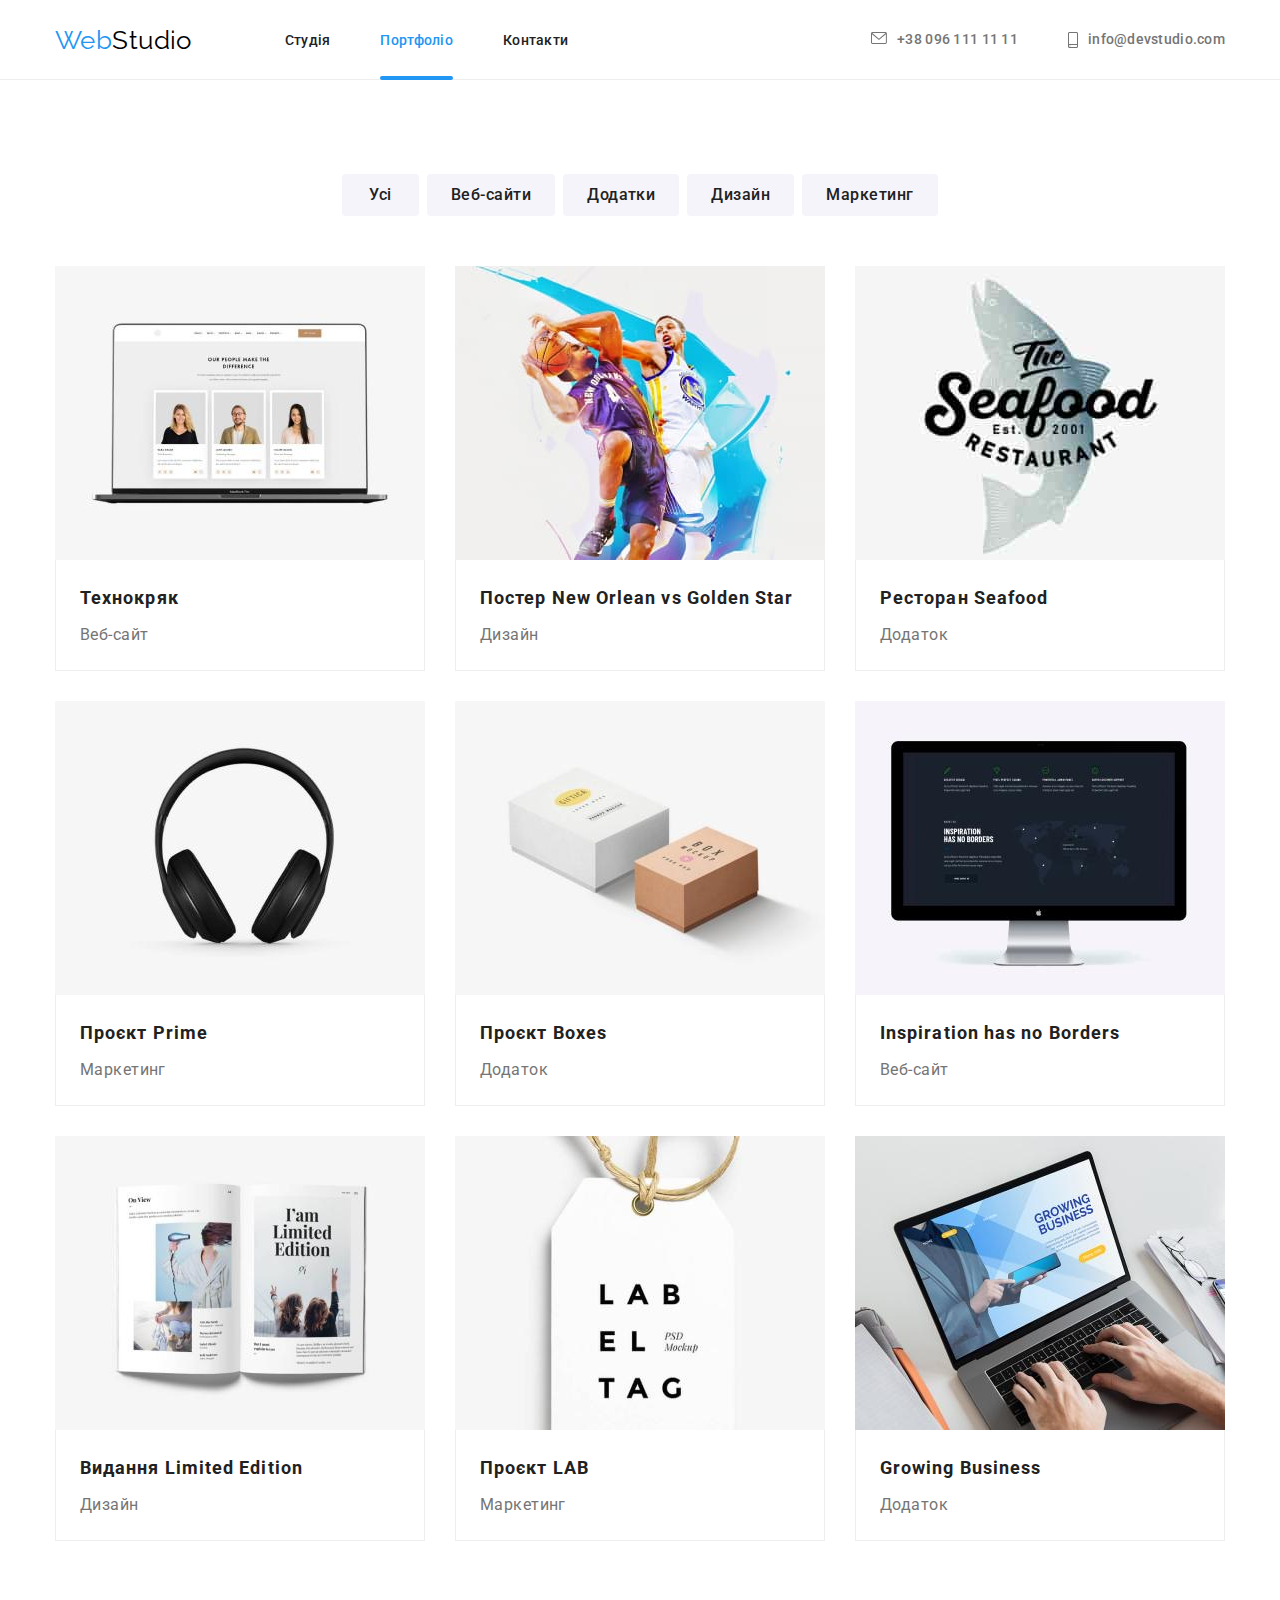
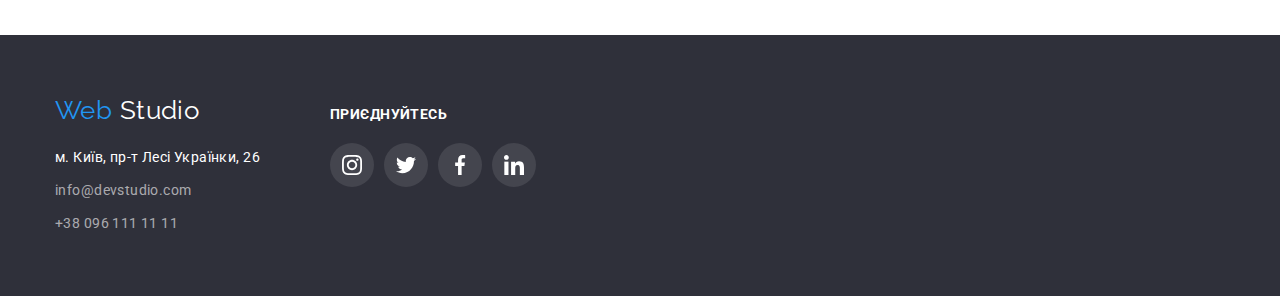
==== portfolio.html @ 07556364 "HW-5finaly-edition" ====
<!DOCTYPE html>
<html lang="uk">

<head>

    <meta charset="UTF-8" />
    <meta http-equiv="X-UA-Compatible" content="IE=edge" />
    <meta name="viewport" content="width=device-width, initial-scale=1.0" />
    <title>Document</title>
    <link rel="preconnect" href="https://fonts.googleapis.com">
    <link rel="preconnect" href="https://fonts.gstatic.com" crossorigin>
    <link
        href="https://fonts.googleapis.com/css2?family=Raleway:wght@700&family=Roboto:wght@400;500;700;900&display=swap"
        rel="stylesheet">
    <link rel="stylesheet"
        href="https://cdnjs.cloudflare.com/ajax/libs/modern-normalize/1.1.0/modern-normalize.min.css" />


    <link rel="stylesheet" href="./css/styles.css">
</head>

<body>
    <header class="header">
        <div class="conteiner main-nav">

            <nav class=" main-nav">
                <a href="/" class="logo">
                    <spam class="half-logo">Web</spam>Studio
                </a>
                <ul class="site-nav ">
                    <li class="item"><a href="./index.html" class="link ">Студія</a></li>
                    <li class="item"><a href="./portfolio.html" class="link current">Портфоліо</a></li>
                    <li class="item"><a href="" class="link">Контакти</a></li>
                </ul>
            </nav>

            <ul class="commun ">
                <li class="item">
                    <a href="tel:+380961111111" class="contact">
                        <svg class="commun-icon envelope ">
                            <use href="./images/symbol-defs.svg#envelope">
                            </use>
                        </svg>
                        +38 096 111 11 11</a>
                </li>

                <li class="item">
                    <a href="mailto:info@devstudio.com" class="contact">
                        <svg class="commun-icon smart">
                            <use href="./images/symbol-defs.svg#smartphone">
                            </use>
                        </svg>
                        info@devstudio.com</a>

                </li>

            </ul>

        </div>
    </header>

    <main>
        <section class="hero-port">

            <h1 class="filters"></h1>

            <ul class="navig">
                <li><button type="button" class="filt one">Усі</button></li>
                <li><button type="button" class="filt">Веб-сайти</button></li>
                <li><button type="button" class="filt">Додатки</button></li>
                <li><button type="button" class="filt">Дизайн</button></li>
                <li><button type="button" class="filt">Маркетинг</button></li>
            </ul>
            <div class="conteiner">
                <ul class="works">
                    <li class="photo"><a href="" class="port-img">
                            <div class="overlay">
                                <img src="./images/portfolio1.jpg" alt="веб сайт" width="370" />
                                <p class="photo-text">Ресурс пропонує комплексні пропозиції з різним рівнем функціоналу
                                    та сервісів. Все це дозволить відвідувачу отримати
                                    вичерпні відомості про компанію чи приватну особу.</p>
                            </div>
                            <div class="poster">
                                <h2 class="project">Технокряк</h2>
                                <p class="value">Веб-сайт</p>
                            </div>
                        </a>

                    </li>
                    <li class="photo"><a href="" class="port-img">
                            <div class="overlay">
                                <img src="./images/portfolio2.jpg" alt="веб сайт" width="370" />
                                <p class="photo-text">Ресурс пропонує комплексні пропозиції з різним рівнем функціоналу
                                    та сервісів. Все це
                                    дозволить відвідувачу отримати
                                    вичерпні відомості про компанію чи приватну особу.</p>
                            </div>
                            <div class="poster">
                                <h2 class="project">Постер New Orlean vs Golden Star</h2>
                                <p class="value">Дизайн</p>
                            </div>
                        </a>
                    </li>
                    <li class="photo"><a href="" class="port-img">
                            <div class="overlay">
                                <img src="./images/portfolio3.jpg" alt="веб сайт" width="370" />
                                <p class="photo-text">Ресурс пропонує комплексні пропозиції з різним рівнем функціоналу
                                    та сервісів. Все це
                                    дозволить відвідувачу отримати
                                    вичерпні відомості про компанію чи приватну особу.</p>
                            </div>
                            <div class="poster">
                                <h2 class="project">Ресторан Seafood</h2>
                                <p class="value">Додаток</p>
                            </div>
                        </a>
                    </li>
                    <li class="photo"><a href="" class="port-img">
                            <div class="overlay">
                                <img src="./images/portfolio4.jpg" alt="веб сайт" width="370" />
                                <p class="photo-text">Ресурс пропонує комплексні пропозиції з різним рівнем функціоналу
                                    та сервісів. Все це
                                    дозволить відвідувачу отримати
                                    вичерпні відомості про компанію чи приватну особу.</p>
                            </div>
                            <div class="poster">
                                <h2 class="project">Проєкт Prime</h2>
                                <p class="value">Маркетинг</p>
                            </div>
                        </a>
                    </li>
                    <li class="photo"><a href="" class="port-img">
                            <div class="overlay">
                                <img src="./images/portfolio5.jpg" alt="веб сайт" width="370" />
                                <p class="photo-text">Ресурс пропонує комплексні пропозиції з різним рівнем функціоналу
                                    та сервісів. Все це
                                    дозволить відвідувачу отримати
                                    вичерпні відомості про компанію чи приватну особу.</p>
                            </div>
                            <div class="poster">
                                <h2 class="project">Проєкт Boxes</h2>
                                <p class="value">Додаток</p>
                            </div>
                        </a>
                    </li>
                    <li class="photo"><a href="" class="port-img">
                            <div class="overlay">
                                <img src="./images/portfolio6.jpg" alt="веб сайт" width="370" />
                                <p class="photo-text">Ресурс пропонує комплексні пропозиції з різним рівнем функціоналу
                                    та сервісів. Все це
                                    дозволить відвідувачу отримати
                                    вичерпні відомості про компанію чи приватну особу.</p>
                            </div>
                            <div class="poster">
                                <h2 class="project">Inspiration has no Borders</h2>
                                <p class="value">Веб-сайт</p>
                            </div>
                        </a>
                    </li>
                    <li class="photo"><a href="" class="port-img">
                            <div class="overlay">
                                <img src="./images/portfolio7.jpg" alt="веб сайт" width="370" />
                                <p class="photo-text">Ресурс пропонує комплексні пропозиції з різним рівнем функціоналу
                                    та сервісів. Все це
                                    дозволить відвідувачу отримати
                                    вичерпні відомості про компанію чи приватну особу.</p>
                            </div>
                            <div class="poster">
                                <h2 class="project">Видання Limited Edition</h2>
                                <p class="value">Дизайн</p>
                            </div>
                        </a>
                    </li>
                    <li class="photo"><a href="" class="port-img">
                            <div class="overlay">
                                <img src="./images/portfolio8.jpg" alt="веб сайт" width="370" />
                                <p class="photo-text">Ресурс пропонує комплексні пропозиції з різним рівнем функціоналу
                                    та сервісів. Все це
                                    дозволить відвідувачу отримати
                                    вичерпні відомості про компанію чи приватну особу.</p>
                            </div>
                            <div class="poster">
                                <h2 class="project">Проєкт LAB</h2>
                                <p class="value">Маркетинг</p>
                            </div>
                        </a>


                    </li>
                    <li class="photo"><a href="" class="port-img">
                            <div class="overlay">
                                <img src="./images/portfolio9.jpg" alt="веб сайт" width="370" />
                                <p class="photo-text">Ресурс пропонує комплексні пропозиції з різним рівнем функціоналу
                                    та сервісів. Все це
                                    дозволить відвідувачу отримати
                                    вичерпні відомості про компанію чи приватну особу.</p>
                            </div>
                            <div class="poster">
                                <h2 class="project">Growing Business</h2>
                                <p class="value">Додаток</p>
                            </div>
                        </a>
                    </li>

                </ul>
            </div>

        </section>

    </main>
    <footer class="page-footer">
        <div class="conteiner footer">
            <div class="footer-logo">
                <a href="/" class="under-logo">
                    <spam class="half-logo">Web</spam>
                    <spam class="half-white">Studio</spam>


                </a>

                <address class="address">
                    <ul class="connect">

                        <li class="footer-comm">
                            <a href="" class="location">м. Київ, пр-т Лесі Українки, 26</a>
                        </li>
                        <li class="footer-comm">
                            <a href="mailto:info@devstudio.com" class="contact">info@devstudio.com</a>
                        </li>
                        <li class="footer-comm">
                            <a href="tel:+380961111111" class="contact">+38 096 111 11 11</a>
                        </li>
                    </ul>
                </address>
            </div>
            <div>
                <p class="footer-text">ПРИЄДНУЙТЕСЬ</p>

                <ul class="footer-list">
                    <li class="footer-item">
                        <a href="" class="foot-link">
                            <svg class="social-foot">
                                <use href="./images/symbol-defs.svg#instagram-foot"></use>
                            </svg>
                        </a>
                    </li>
                    <li class="footer-item">
                        <a href="" class="foot-link">
                            <svg class="social-foot">
                                <use href="./images/symbol-defs.svg#twitter-foot"></use>
                            </svg>
                        </a>
                    </li>
                    <li class="footer-item">
                        <a href="" class="foot-link">
                            <svg class="social-foot">
                                <use href="./images/symbol-defs.svg#facebook-foot"></use>
                            </svg>
                        </a>
                    </li>
                    <li class="footer-item">
                        <a href="" class="foot-link">
                            <svg class="social-foot">
                                <use href="./images/symbol-defs.svg#linkedin-foot"></use>
                            </svg>
                        </a>
                    </li>
                </ul>
            </div>
        </div>


    </footer>

</body>

</html>
---- css/styles.css ----
:root {
    --primary-text-color: #757575;
    --secondly-text-color: #212121;
    --text-blue-color: #2196F3;
    --primary-background-color: #F5F5F5;
    --half-logo-color: #2196F3;
    --upper-logo-color: #000000;
    --hover-color: #2196F3;
    --site-navigation-color: #212121;
    --white-color: #FFFFFF;
    --under-logo-color: #FFFFFF;
    --secondly-bg-color: #2F303A;
    --under-contact-color: rgba(255, 255, 255, 0.6);
    --third-section-color: #F5F4FA;
    --border-color: #EEEEEE;
}



html {
    box-sizing: border-box;
}

*,
*::after,
*::before {
    box-sizing: inherit;
}

h1,
h2,
h3,
p {
    margin: 0;
}

body {
    background-color: var(--white-color);
    color: var(--primary-text-color);
    font-family: roboto, sans-serif;
    letter-spacing: 0.03em;
    font-size: 14px;




}

ul {
    list-style: none;
    padding: 0;
    margin: 0;

}

/*header*/
.header {
    background-color: var(--white-color);
    height: 80px;
    border-bottom: solid 1px #EEEEEE;



}

.conteiner {
    width: 1200px;
    padding-left: 15px;
    padding-right: 15px;







    margin-left: auto;
    margin-right: auto;
}




.main-nav {
    display: flex;
    align-items: center;



}



/*logo*/

.half-logo {
    color: var(--half-logo-color);
    font-family: raleway, sans-serif;
    font-family: 700;
    font-size: 26px;
    line-height: 1.19;

}


.logo {
    color: var(--upper-logo-color);
    font-family: raleway, sans-serif;
    font-family: 700;
    font-size: 26px;
    line-height: 1.19;
    text-decoration: none;
    margin-right: 93px;
    padding-top: 24px;
    padding-bottom: 25px;
    display: block;
    transition-property: color;
        transition-duration: 250ms;
        transition-timing-function: cubic-bezier(0.4, 0, 0.2, 1);
}



.logo:hover,
.logo:focus {
    color: var(--hover-color);
    font-family: 700;
    font-size: 26px;
    line-height: 1.19;
    cursor: pointer;

}



/*site-nav*/
.site-nav {
    display: flex;

}

.site-nav .item {
    padding-top: 32px;
    padding-bottom: 32px;

    margin-left: 50px;
}

.site-nav .item:first-child {

    margin-left: 0px;
}



.site-nav .link {
    color: var(--site-navigation-color);
    font-weight: 500;

    line-height: 1.14;
    letter-spacing: 0.02em;
    text-decoration: none;
    padding-top: 32px;
    padding-bottom: 32px;
        transition-property: color;
            transition-duration: 250ms;
            transition-timing-function: cubic-bezier(0.4, 0, 0.2, 1);
}  
    .current{
        position: relative;
    }     
    .current::after{
        position: absolute;
        left: 0;
        bottom: 0;
    display: block;
    
    
        content: '';
        width: 100%;
        height: 4px;
        background-color: #2196F3;
        border-radius: 2px;
   }







.site-nav .link:hover,
.site-nav .link:focus {
    color: var(--hover-color);
    font-weight: 500;

    line-height: 1.14;
    letter-spacing: 0.02em;
    cursor: pointer;
}

.site-nav .link.current {
    color: var(--text-blue-color);
    
}

.commun {
    display: flex;
    margin-left: auto;
    
}

.commun .contact {
    color: var(--primary-text-color);
    text-decoration: none;
    font-weight: 500;
    display: flex;

    line-height: 1.14;
    letter-spacing: 0.02em;
    padding: 32px 0;
    color: #757575;
    transition-property: color;
        transition-duration: 250ms;
        transition-timing-function: cubic-bezier(0.4, 0, 0.2, 1);
}

.commun .item {
    display: flex;
    margin-left: 50px;
    align-items: center;
    justify-content: center;


}

.commun .item:first-child {
    margin-left: 0;
}



.commun .contact:hover,
.commun .contact:focus {
    color: var(--hover-color);
    font-weight: 500;

    line-height: 1.14;
    letter-spacing: 0.02em;
    cursor: pointer;

}

.envelope {
    width: 16px;
    height: 12px;
    margin-right: 10px;
    fill: currentColor
}

.smart {
    width: 10px;
    height: 16px;
    margin-right: 10px;
    fill: currentColor
}

.commun-icone:hover,
.commun-icone:focus {
    fill: #2196F3
}

/*hero*/
.hero {
    max-width: 1600px;
    height: 600px;
    margin-left: auto;
    margin-right: auto;


    text-align: center;
    padding: 200px 0;


    background-color: var(--secondly-bg-color);
    background-image:
        linear-gradient(to top,
            rgba(47, 48, 58, 0.4),
            rgba(47, 48, 58, 0.4)),

        url(../images/bg-hero.jpg);
    background-repeat: no-repeat;
    ;



}

.hero-title {
    color: var(--white-color);
    font-weight: 900;
    font-size: 44px;
    line-height: 1.36;
    width: 696px;
    margin-left: auto;
    margin-right: auto;

    letter-spacing: 0.06em;
    text-transform: uppercase;
    margin-top: 0;
    margin-bottom: 30px;


}

/*button*/
.button {

    color: var(--white-color);
    background-color: var(--text-blue-color);
    font-family: roboto;
    font-weight: 700;
    font-size: 16px;
    line-height: 1.9;


    letter-spacing: 0.06em;

    border-radius: 4px;
    padding: 10px 32px;
    border: none;




}

img {
    display: block;
    max-width: 100%;
    height: auto;
}

/*Section*/
.section {
    padding-top: 94px;
    padding-bottom: 94px;

}

.invisible-title {
    margin-top: 0;
    margin-bottom: 0;
}

.feature-list {
    display: flex;
}

.section-title {
    color: var(--secondly-text-color);
    font-weight: 700;
    font-size: 36px;
    line-height: 1.17;
    text-align: center;
    margin-top: 0;
    margin-bottom: 50px;
}

.icones {

    background-color: #F5F4FA;
    width: 270px;
    height: 120px;
    border-radius: 4px;
    margin-bottom: 30px;
    display: flex;
    justify-content: center;
    align-items: center;



}

.feature-icon {
    display: flex;
    width: 70px;
    height: 70px;






}


/*Features*/
.plus {
    margin-left: 30px;
}

.plus:first-child {
    margin: 0;
}


.title {
    color: var(--secondly-text-color);
    font-weight: 700;
    font-size: 14px;

    line-height: 1.71;

    margin-bottom: 10px;
    margin: 0;
    margin-bottom: 10px;


}

.text {
    margin: 0;
    line-height: 1.71;
}






/*SECOND SECTION*/
.second {
    padding-top: 0;
    padding-bottom: 94px;
}

/*whet we do*/
.occupation-list {
    display: flex;
}

.occupation-item{
    position: relative;
    margin-left: 30px;
}

.occupation-item:first-child {
    margin-left: 0;
}

.occupation-position{
    width: 100%;
    position: absolute;
        bottom: 0;
        left: 0;
        background-color: rgba(47, 48, 58, 0.8);
    padding: 27px;
    

}
.occupation-subtitle{
    
    text-align: center;        
    font-size: 14px;
    line-height: 1.14;
    text-transform: uppercase;
    color:#FFFFFF;
   

}
/* .desk{
padding: 27px 107px;
}
.mobile{
    padding: 27px 113px;
}
.design{
    padding: 27px 95px;
} */

/*our team*/


.third {
    background-color: var(--third-section-color);
}


.team {
    display: flex;
}

.people {
    margin-left: 30px;
}

.people:first-child {
    margin-left: 0;
}

.name {
    color: var(--secondly-text-color);
    font-weight: 500;
    font-size: 16px;
    line-height: 1.2;
    text-align: center;
    margin-top: 0;
    margin-bottom: 10px;
}

.special {

    font-size: 16px;
    line-height: 1.2;
    text-align: center;
    margin: 0;
    margin-bottom: 16px;

}

.data {
    padding-top: 30px;
    padding-bottom: 30px;

    background-color: var(--white-color);
}

.social {
    display: flex;
    gap: 10px;
    justify-content: center;
}

.social-item {
    
    }
    


.social-item:first-child {
    margin-left: 0;
}

.social-link {
    color: #AFB1B8;
    display: block;
    width: 44px;
    height: 44px;
    padding: 12px;
    background-color: #FFFFFF;
    border-radius: 50%;
    
         
         transition-property: background-color,color;
        transition-duration: 250ms;
        transition-timing-function: cubic-bezier(0.4, 0, 0.2, 1);
}

.social-link:hover {
    color: #FFFFFF;
    background-color: #2196F3;
    border-radius: 50%;
}








.social-logo {

    width: 20px;
    height: 20px;
    fill: currentColor;





}

/* .social-logo:hover,
         .social-logo:focus {
            fill:#FFFFFF;
            background-color: #2196F3;
            cursor: pointer;
             */





.client-list {
    display: flex;

}

.client-item {
    width: 170px;
    height: 92px;
    margin-left: 30px;
    
}

.client-item:first-child {
    margin-left: 0px;
}

.client-link {
    display: flex;
    justify-content: center;
    align-items: center;
    width: 100%;
    height: 100%;
    color: #AFB1B8;
    border: 1px solid #AFB1B8;
    border-radius: 4px;
    transition-property: color ,border;
        transition-duration: 250ms;
        transition-timing-function: cubic-bezier(0.4, 0, 0.2, 1);

}

.client-logo {
    width: 106px;
            height: 60px;
    fill: currentColor;
}

.client-link:hover,
.client-item:focus {
    color: #2196F3;
    border-color: #2196F3;
    cursor: pointer;
}



/*footer*/
.page-footer {
    background-color: var(--secondly-bg-color);
    padding-top: 60px;
    padding-bottom: 60px;
    align-items: baseline;
    display: flex;




}

.conteiner.footer {
    display: flex;
    align-items: baseline;
}

.footer-logo {
    margin-right: 70px;
}

.under-logo {
    font-family: raleway, sans-serif;
    font-family: 700;
    font-size: 26px;
    line-height: 1.19;
    text-decoration: none;
    margin-bottom: 20px;



}

.half-white {
    color: var(--white-color);
    font-family: raleway, sans-serif;

}

.address {
    font-size: 14px;
    margin-top: 20px;

}

.footer-comm {
    margin-bottom: 9px;
    
}

.footer-comm:last-child {
    margin-bottom: 0;
}


.location {
    color: var(--white-color);
    font-style: normal;





    line-height: 1.71;
    text-align: left;
    text-decoration: none;

}

.connect .contact {
    color: var(--under-contact-color);
    font-size: 14px;

    line-height: 1.71;

    font-style: normal;
    text-decoration: none;
    display: inline-block;
    transition-property: color;
        transition-duration: 250ms;
        transition-timing-function: cubic-bezier(0.4, 0, 0.2, 1);




}


.connect .contact:hover,
.connect .contact:focus {
    color: var(--hover-color);
    text-decoration: none;

    font-size: 14px;
    line-height: 1.71;
    font-style: normal;
    cursor: pointer;



}

.footer-text {
    margin-bottom: 20px;
    color: #FFFFFF;
    line-height: 1.17;
    font-weight: 700;
}

.footer-list {
    display: flex;

}

.footer-item {
    margin-left: 10px;

}

.footer-item:first-child {
    margin-left: 0;
}

.foot-link {
    display: block;
    width: 44px;
    height: 44px;
    padding: 12px;
    border-radius: 50%;

    color: #AFB1B8;
    background-color: rgba(255, 255, 255, 0.1);
    transition-property: background-color;
        transition-duration: 250ms;
        transition-timing-function: cubic-bezier(0.4, 0, 0.2, 1);
}

.foot-link:hover,
.foot-link:focus {
    background-color: #2196F3;
}





.social-foot {
    width: 20px;
    height: 20px;

}

/*
         Font size: 14px; Line height: 1.71; 
         Align: Left; */



/*portfolio-css*/
.hero-port {

    padding-top: 94px;
    padding-bottom: 94px;
}

.navig {
    display: flex;
    justify-content: center;
    margin-bottom: 50px;
    gap: 8px;

}

.filters {
    margin: 0;
}



.filt {
    color: var(--secondly-text-color);
    background-color: var(--third-section-color);
    font-family: roboto, sans-serif;
    font-weight: 500;
    font-size: 16px;
    line-height: 1.62;
    letter-spacing: 0.03em;
    vertical-align: top;
    fill: solid var(--secondly-text-color);
    border-radius: 4px;

    padding: 6px 22px;

    border-color: transparent;
    transition-property: background-color,color;
        transition-duration: 250ms;
        transition-timing-function: cubic-bezier(0.4, 0, 0.2, 1);
    }
    


.one {
    padding: 6px 25px;
}

.filt:hover,
.filt:focus {
    color: var(--white-color);
    background-color: var(--hover-color);
    font-family: roboto;
    font-weight: 500;
    font-size: 16px;
    line-height: 1.62;
    letter-spacing: 0.03em;
    text-align: center;
    cursor: pointer;
}

.works {
    display: flex;
    flex-wrap: wrap;
}




.photo {
    margin-right: 30px;
    margin-bottom: 30px;
    width: 370px;
}

.photo:nth-child(3n) {
    margin-right: 0;
}

.photo:nth-last-child(-n+3) {
    margin-bottom: 0;
}

.photo:hover {
    
    box-shadow: 0px 1px 1px rgba(0, 0, 0, 0.12),
        0px 4px 4px rgba(0, 0, 0, 0.06),
        1px 4px 6px rgba(0, 0, 0, 0.16);
    cursor: pointer;
}
.overlay{
    position: relative;
    overflow: hidden;
    
}
.photo-text{
    width: 100%;
    height: 100%;
    position: absolute;
    top: 0;
    left: 0;
    font-family: 'Roboto';
        font-style: normal;
        font-weight: 400;
        font-size: 18px;
        line-height: 1.55;
        letter-spacing: 0.03em;
        background-color: rgba(33, 150, 243, 0.9);;
        
        padding: 63px 24px;
        transform: translateY(101%);
        transition: transform 250ms cubic-bezier(0.4, 0, 0.2, 1);;

    
        color: #FFFFFF;
}
.port-img:hover .photo-text{
    transform: translateY(0);
}

.poster {
    padding-top: 20px;
    padding-bottom: 20px;

    border: solid 1px var(--border-color);
    border-top: none;
    padding-left: 24px;
    padding-right: 24px;

}


.port-img {
    
    text-decoration: none;
    


}






.project {
    color: var(--secondly-text-color);

    font-weight: 700;
    font-size: 18px;
    line-height: 2;
    letter-spacing: 0.06em;
    margin: 0;

    margin-bottom: 4px;



}

.value {
    font-size: 16px;
    line-height: 1.88;
    color: var(--primary-text-color);
    margin: 0;





}

/*---------------- Модальное окно------------------ */
.backdrop{
    position: fixed;
    top:0;
    left:0;
    width: 100%;
    height: 100%;
    opacity: 1;
   
    background-color: rgba(0, 0, 0, 0.2);
    transition: opacity 250ms cubic-bezier(0.4, 0, 0.2, 1);
   
    
    
}


.backdrop.is-hidden{
    opacity: 0;
    pointer-events: none;
    
   
    
    
    
}
.backdrop.is-hidden .modal{
    transform: translate(-50%, -50%) scale(0.4);
}
.modal{
    position: absolute;
        top: 50%;
        left: 50%;
        transform: translate(-50%, -50%)  scale(1);
        transition: transform 250ms cubic-bezier(0.4, 0, 0.2, 1);
       

    width: 528px;
     height: 581px;

    background-color: #FFFFFF;
        box-shadow: 0px 1px 3px rgba(0, 0, 0, 0.12),
         0px 1px 1px rgba(0, 0, 0, 0.14),
          0px 2px 1px rgba(0, 0, 0, 0.2);
        border-radius: 4px;
       
}
.close{
    position: absolute;
    top: 8px;
        right: 8px;
    width: 30px;
    height: 30px;
    
    background-color: #FFFFFF;
    border-radius: 50%;
    border: 1px solid rgba(0, 0, 0, 0.1);
    padding: 0;
  
   
    
}
.close-image{
    vertical-align: middle;
    

   width: 18px;
   height: 18px; 
   
   
   
}
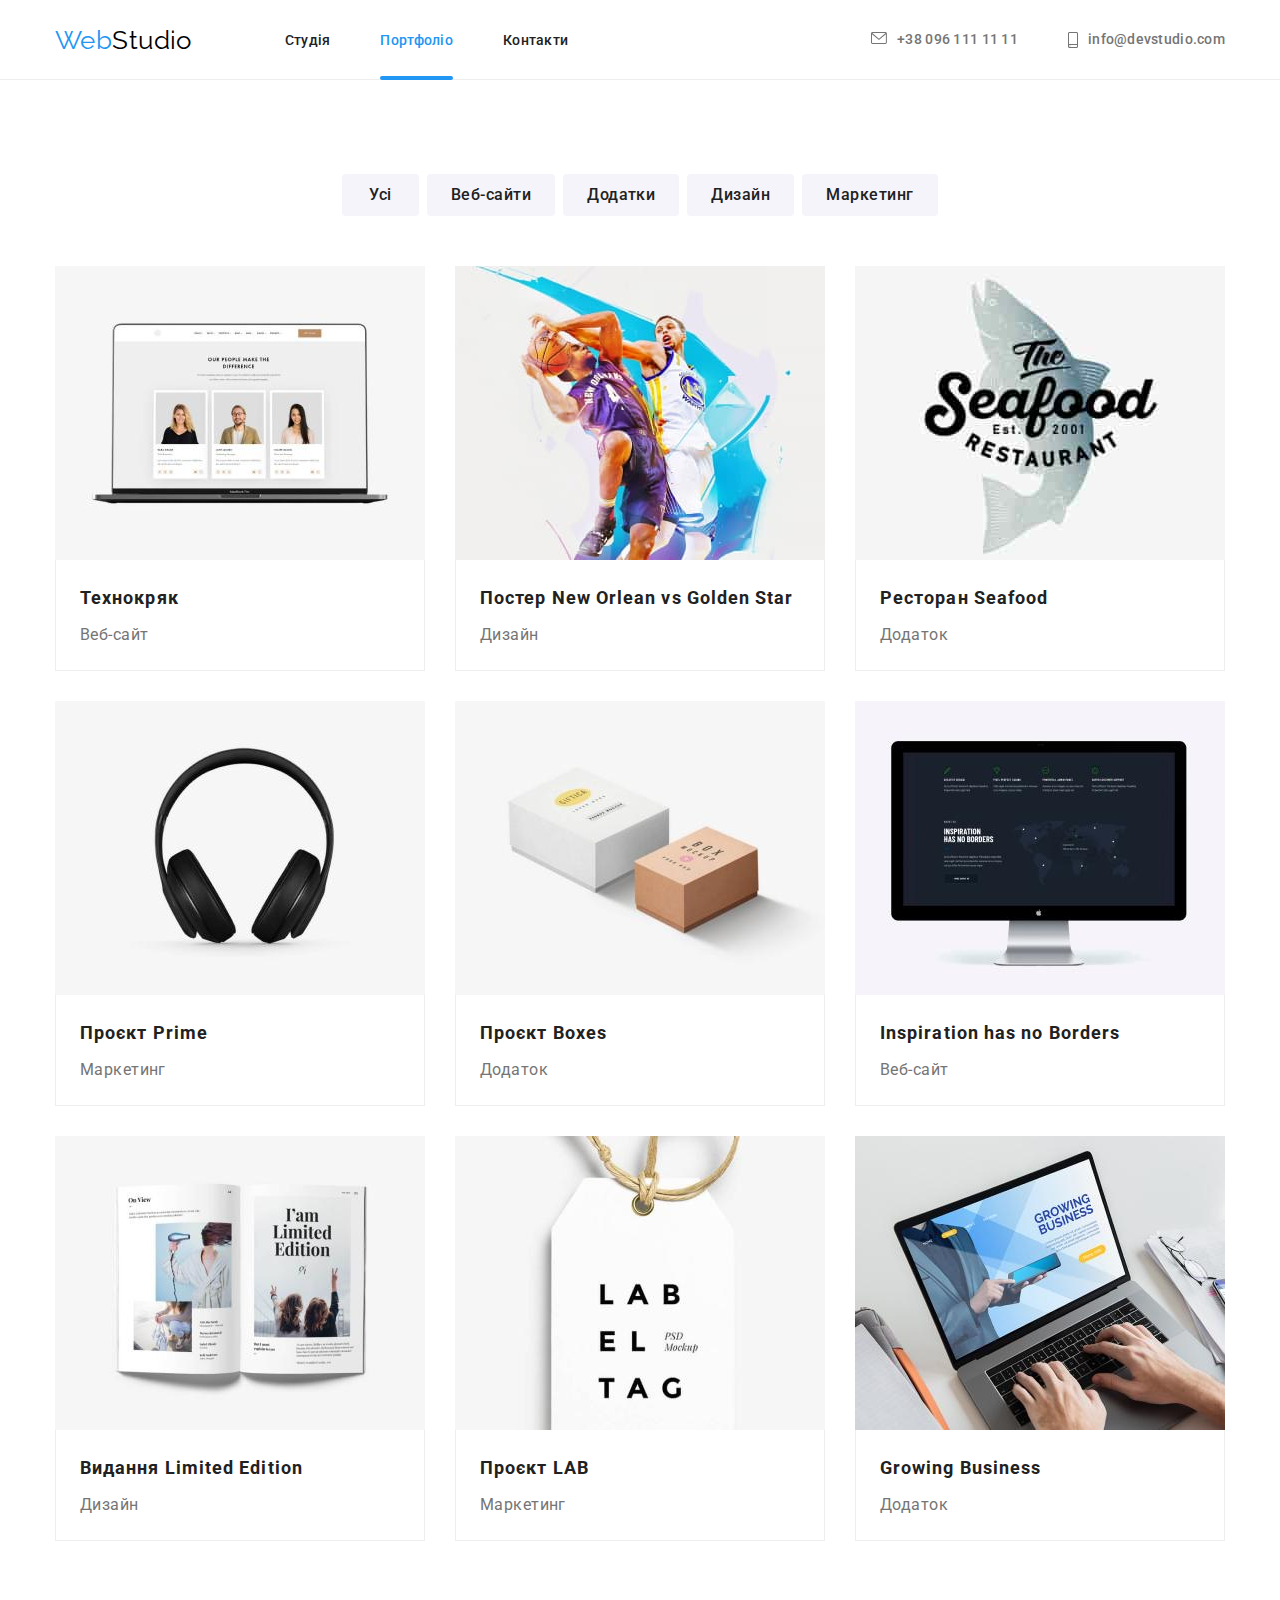
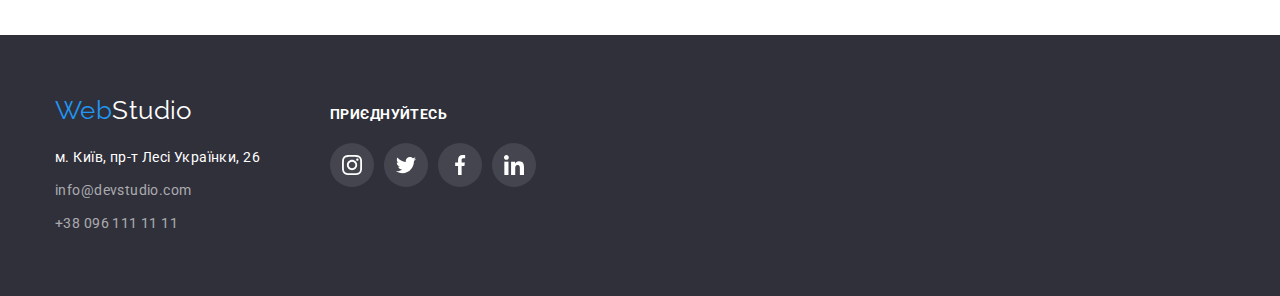
==== commit 0c1a3625: "qwer" ====
--- a/portfolio.html
+++ b/portfolio.html
@@ -24,7 +24,7 @@
         <div class="conteiner main-nav">
 
             <nav class=" main-nav">
-                <a href="/" class="logo">
+                <a href="./index.html" class="logo">
                     <spam class="half-logo">Web</spam>Studio
                 </a>
                 <ul class="site-nav ">
@@ -211,9 +211,9 @@
     <footer class="page-footer">
         <div class="conteiner footer">
             <div class="footer-logo">
-                <a href="/" class="under-logo">
-                    <spam class="half-logo">Web</spam>
-                    <spam class="half-white">Studio</spam>
+                <a href="./index.html" class="under-logo">
+                    <spam class="half-logo">Web</spam><spam class="half-white">Studio</spam>
+                    
 
 
                 </a>
--- a/css/styles.css
+++ b/css/styles.css
@@ -116,8 +116,8 @@
     padding-bottom: 25px;
     display: block;
     transition-property: color;
-        transition-duration: 250ms;
-        transition-timing-function: cubic-bezier(0.4, 0, 0.2, 1);
+    transition-duration: 250ms;
+    transition-timing-function: cubic-bezier(0.4, 0, 0.2, 1);
 }
 
 
@@ -163,26 +163,28 @@
     text-decoration: none;
     padding-top: 32px;
     padding-bottom: 32px;
-        transition-property: color;
-            transition-duration: 250ms;
-            transition-timing-function: cubic-bezier(0.4, 0, 0.2, 1);
-}  
-    .current{
-        position: relative;
-    }     
-    .current::after{
-        position: absolute;
-        left: 0;
-        bottom: 0;
+    transition-property: color;
+    transition-duration: 250ms;
+    transition-timing-function: cubic-bezier(0.4, 0, 0.2, 1);
+}
+
+.current {
+    position: relative;
+}
+
+.current::after {
+    position: absolute;
+    left: 0;
+    bottom: 0;
     display: block;
-    
-    
-        content: '';
-        width: 100%;
-        height: 4px;
-        background-color: #2196F3;
-        border-radius: 2px;
-   }
+
+
+    content: '';
+    width: 100%;
+    height: 4px;
+    background-color: #2196F3;
+    border-radius: 2px;
+}
 
 
 
@@ -202,13 +204,13 @@
 
 .site-nav .link.current {
     color: var(--text-blue-color);
-    
+
 }
 
 .commun {
     display: flex;
     margin-left: auto;
-    
+
 }
 
 .commun .contact {
@@ -222,8 +224,8 @@
     padding: 32px 0;
     color: #757575;
     transition-property: color;
-        transition-duration: 250ms;
-        transition-timing-function: cubic-bezier(0.4, 0, 0.2, 1);
+    transition-duration: 250ms;
+    transition-timing-function: cubic-bezier(0.4, 0, 0.2, 1);
 }
 
 .commun .item {
@@ -441,7 +443,7 @@
     display: flex;
 }
 
-.occupation-item{
+.occupation-item {
     position: relative;
     margin-left: 30px;
 }
@@ -450,26 +452,28 @@
     margin-left: 0;
 }
 
-.occupation-position{
+.occupation-position {
     width: 100%;
     position: absolute;
-        bottom: 0;
-        left: 0;
-        background-color: rgba(47, 48, 58, 0.8);
+    bottom: 0;
+    left: 0;
+    background-color: rgba(47, 48, 58, 0.8);
     padding: 27px;
-    
-
-}
-.occupation-subtitle{
-    
-    text-align: center;        
+
+
+}
+
+.occupation-subtitle {
+
+    text-align: center;
     font-size: 14px;
     line-height: 1.14;
     text-transform: uppercase;
-    color:#FFFFFF;
-   
-
-}
+    color: #FFFFFF;
+
+
+}
+
 /* .desk{
 padding: 27px 107px;
 }
@@ -533,10 +537,8 @@
     justify-content: center;
 }
 
-.social-item {
-    
-    }
-    
+.social-item {}
+
 
 
 .social-item:first-child {
@@ -551,14 +553,15 @@
     padding: 12px;
     background-color: #FFFFFF;
     border-radius: 50%;
-    
-         
-         transition-property: background-color,color;
-        transition-duration: 250ms;
-        transition-timing-function: cubic-bezier(0.4, 0, 0.2, 1);
-}
-
-.social-link:hover {
+
+
+    transition-property: background-color, color;
+    transition-duration: 250ms;
+    transition-timing-function: cubic-bezier(0.4, 0, 0.2, 1);
+}
+
+.social-link:hover,
+ .social-link:focus{
     color: #FFFFFF;
     background-color: #2196F3;
     border-radius: 50%;
@@ -603,7 +606,7 @@
     width: 170px;
     height: 92px;
     margin-left: 30px;
-    
+
 }
 
 .client-item:first-child {
@@ -619,20 +622,20 @@
     color: #AFB1B8;
     border: 1px solid #AFB1B8;
     border-radius: 4px;
-    transition-property: color ,border;
-        transition-duration: 250ms;
-        transition-timing-function: cubic-bezier(0.4, 0, 0.2, 1);
+    transition-property: color, border;
+    transition-duration: 250ms;
+    transition-timing-function: cubic-bezier(0.4, 0, 0.2, 1);
 
 }
 
 .client-logo {
     width: 106px;
-            height: 60px;
+    height: 60px;
     fill: currentColor;
 }
 
 .client-link:hover,
-.client-item:focus {
+.client-link:focus {
     color: #2196F3;
     border-color: #2196F3;
     cursor: pointer;
@@ -688,7 +691,7 @@
 
 .footer-comm {
     margin-bottom: 9px;
-    
+
 }
 
 .footer-comm:last-child {
@@ -696,19 +699,7 @@
 }
 
 
-.location {
-    color: var(--white-color);
-    font-style: normal;
-
-
-
-
-
-    line-height: 1.71;
-    text-align: left;
-    text-decoration: none;
-
-}
+
 
 .connect .contact {
     color: var(--under-contact-color);
@@ -720,8 +711,8 @@
     text-decoration: none;
     display: inline-block;
     transition-property: color;
-        transition-duration: 250ms;
-        transition-timing-function: cubic-bezier(0.4, 0, 0.2, 1);
+    transition-duration: 250ms;
+    transition-timing-function: cubic-bezier(0.4, 0, 0.2, 1);
 
 
 
@@ -741,6 +732,24 @@
 
 
 
+}
+.location {
+    color: var(--white-color);
+    font-style: normal;
+    line-height: 1.71;
+    text-align: left;
+    text-decoration: none;
+
+}
+.location:hover,
+.location:focus{
+    color: var(--hover-color);
+        text-decoration: none;
+    
+        font-size: 14px;
+        line-height: 1.71;
+        font-style: normal;
+        cursor: pointer;
 }
 
 .footer-text {
@@ -774,8 +783,8 @@
     color: #AFB1B8;
     background-color: rgba(255, 255, 255, 0.1);
     transition-property: background-color;
-        transition-duration: 250ms;
-        transition-timing-function: cubic-bezier(0.4, 0, 0.2, 1);
+    transition-duration: 250ms;
+    transition-timing-function: cubic-bezier(0.4, 0, 0.2, 1);
 }
 
 .foot-link:hover,
@@ -835,11 +844,11 @@
     padding: 6px 22px;
 
     border-color: transparent;
-    transition-property: background-color,color;
-        transition-duration: 250ms;
-        transition-timing-function: cubic-bezier(0.4, 0, 0.2, 1);
-    }
-    
+    transition-property: background-color, color;
+    transition-duration: 250ms;
+    transition-timing-function: cubic-bezier(0.4, 0, 0.2, 1);
+}
+
 
 
 .one {
@@ -857,6 +866,9 @@
     letter-spacing: 0.03em;
     text-align: center;
     cursor: pointer;
+    box-shadow: 0px 3px 1px rgba(0, 0, 0, 0.1), 
+    0px 1px 2px rgba(0, 0, 0, 0.08), 
+    0px 2px 2px rgba(0, 0, 0, 0.12);
 }
 
 .works {
@@ -882,39 +894,45 @@
 }
 
 .photo:hover {
-    
+
     box-shadow: 0px 1px 1px rgba(0, 0, 0, 0.12),
         0px 4px 4px rgba(0, 0, 0, 0.06),
         1px 4px 6px rgba(0, 0, 0, 0.16);
     cursor: pointer;
 }
-.overlay{
+
+.overlay {
     position: relative;
     overflow: hidden;
-    
-}
-.photo-text{
+
+}
+
+.photo-text {
     width: 100%;
     height: 100%;
     position: absolute;
     top: 0;
     left: 0;
     font-family: 'Roboto';
-        font-style: normal;
-        font-weight: 400;
-        font-size: 18px;
-        line-height: 1.55;
-        letter-spacing: 0.03em;
-        background-color: rgba(33, 150, 243, 0.9);;
-        
-        padding: 63px 24px;
-        transform: translateY(101%);
-        transition: transform 250ms cubic-bezier(0.4, 0, 0.2, 1);;
-
-    
-        color: #FFFFFF;
-}
-.port-img:hover .photo-text{
+    font-style: normal;
+    font-weight: 400;
+    font-size: 18px;
+    line-height: 1.55;
+    letter-spacing: 0.03em;
+    background-color: rgba(33, 150, 243, 0.9);
+    ;
+
+    padding: 63px 24px;
+    transform: translateY(101%);
+    transition: transform 250ms cubic-bezier(0.4, 0, 0.2, 1);
+    ;
+
+
+    color: #FFFFFF;
+}
+
+.port-img:hover .photo-text,
+.port-img:focus .photo-text {
     transform: translateY(0);
 }
 
@@ -931,9 +949,9 @@
 
 
 .port-img {
-    
+
     text-decoration: none;
-    
+
 
 
 }
@@ -971,74 +989,78 @@
 }
 
 /*---------------- Модальное окно------------------ */
-.backdrop{
+.backdrop {
     position: fixed;
-    top:0;
-    left:0;
+    top: 0;
+    left: 0;
     width: 100%;
     height: 100%;
     opacity: 1;
-   
+
     background-color: rgba(0, 0, 0, 0.2);
     transition: opacity 250ms cubic-bezier(0.4, 0, 0.2, 1);
-   
-    
-    
-}
-
-
-.backdrop.is-hidden{
+
+
+
+}
+
+
+.backdrop.is-hidden {
     opacity: 0;
     pointer-events: none;
-    
-   
-    
-    
-    
-}
-.backdrop.is-hidden .modal{
+
+
+
+
+
+}
+
+.backdrop.is-hidden .modal {
     transform: translate(-50%, -50%) scale(0.4);
 }
-.modal{
+
+.modal {
     position: absolute;
-        top: 50%;
-        left: 50%;
-        transform: translate(-50%, -50%)  scale(1);
-        transition: transform 250ms cubic-bezier(0.4, 0, 0.2, 1);
-       
+    top: 50%;
+    left: 50%;
+    transform: translate(-50%, -50%) scale(1);
+    transition: transform 250ms cubic-bezier(0.4, 0, 0.2, 1);
+
 
     width: 528px;
-     height: 581px;
+    height: 581px;
 
     background-color: #FFFFFF;
-        box-shadow: 0px 1px 3px rgba(0, 0, 0, 0.12),
-         0px 1px 1px rgba(0, 0, 0, 0.14),
-          0px 2px 1px rgba(0, 0, 0, 0.2);
-        border-radius: 4px;
-       
-}
-.close{
+    box-shadow: 0px 1px 3px rgba(0, 0, 0, 0.12),
+        0px 1px 1px rgba(0, 0, 0, 0.14),
+        0px 2px 1px rgba(0, 0, 0, 0.2);
+    border-radius: 4px;
+
+}
+
+.close {
     position: absolute;
     top: 8px;
-        right: 8px;
+    right: 8px;
     width: 30px;
     height: 30px;
-    
+
     background-color: #FFFFFF;
     border-radius: 50%;
     border: 1px solid rgba(0, 0, 0, 0.1);
     padding: 0;
-  
-   
-    
-}
-.close-image{
+
+
+
+}
+
+.close-image {
     vertical-align: middle;
-    
-
-   width: 18px;
-   height: 18px; 
-   
-   
-   
+
+
+    width: 18px;
+    height: 18px;
+
+
+
 }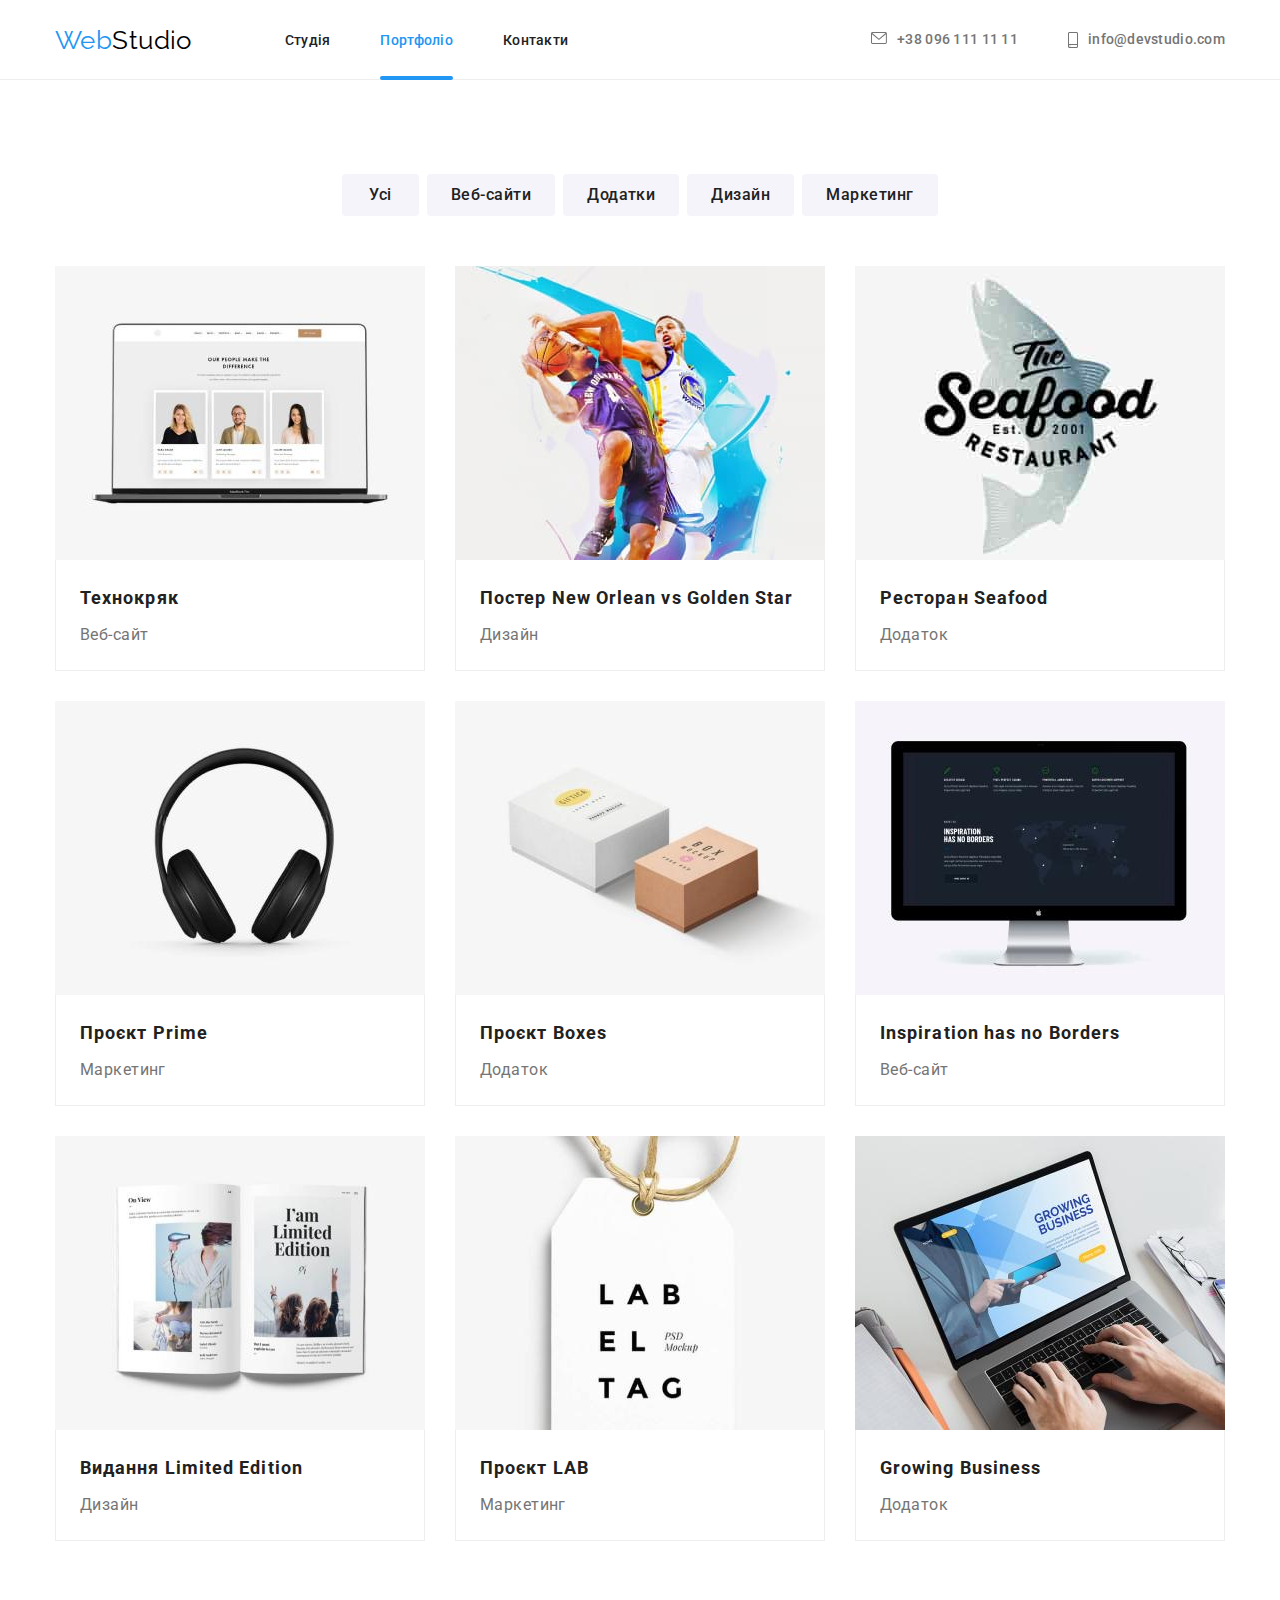
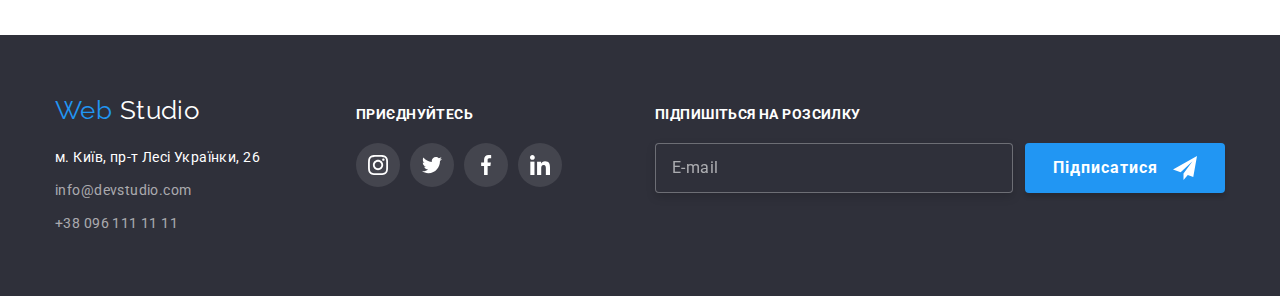
==== commit 8575a2a6: "HW-6-start" ====
--- a/portfolio.html
+++ b/portfolio.html
@@ -208,16 +208,17 @@
         </section>
 
     </main>
-    <footer class="page-footer">
-        <div class="conteiner footer">
-            <div class="footer-logo">
-                <a href="./index.html" class="under-logo">
-                    <spam class="half-logo">Web</spam><spam class="half-white">Studio</spam>
-                    
-
-
-                </a>
-
+<footer class="page-footer">
+    <div class="conteiner footer">
+        <div class="footer-logo">
+            <a href="./index.html" class="under-logo">
+                <spam class="half-logo">Web</spam>
+                <spam class="half-white">Studio</spam>
+
+
+
+            </a>
+            <div class="width-fix">
                 <address class="address">
                     <ul class="connect">
 
@@ -233,44 +234,59 @@
                     </ul>
                 </address>
             </div>
-            <div>
-                <p class="footer-text">ПРИЄДНУЙТЕСЬ</p>
-
-                <ul class="footer-list">
-                    <li class="footer-item">
-                        <a href="" class="foot-link">
-                            <svg class="social-foot">
-                                <use href="./images/symbol-defs.svg#instagram-foot"></use>
-                            </svg>
-                        </a>
-                    </li>
-                    <li class="footer-item">
-                        <a href="" class="foot-link">
-                            <svg class="social-foot">
-                                <use href="./images/symbol-defs.svg#twitter-foot"></use>
-                            </svg>
-                        </a>
-                    </li>
-                    <li class="footer-item">
-                        <a href="" class="foot-link">
-                            <svg class="social-foot">
-                                <use href="./images/symbol-defs.svg#facebook-foot"></use>
-                            </svg>
-                        </a>
-                    </li>
-                    <li class="footer-item">
-                        <a href="" class="foot-link">
-                            <svg class="social-foot">
-                                <use href="./images/symbol-defs.svg#linkedin-foot"></use>
-                            </svg>
-                        </a>
-                    </li>
-                </ul>
-            </div>
-        </div>
-
-
-    </footer>
+        </div>
+        <div>
+            <p class="footer-text">ПРИЄДНУЙТЕСЬ</p>
+
+            <ul class="footer-list">
+                <li class="footer-item">
+                    <a href="" class="foot-link">
+                        <svg class="social-foot">
+                            <use href="./images/symbol-defs.svg#instagram-foot"></use>
+                        </svg>
+                    </a>
+                </li>
+                <li class="footer-item">
+                    <a href="" class="foot-link">
+                        <svg class="social-foot">
+                            <use href="./images/symbol-defs.svg#twitter-foot"></use>
+                        </svg>
+                    </a>
+                </li>
+                <li class="footer-item">
+                    <a href="" class="foot-link">
+                        <svg class="social-foot">
+                            <use href="./images/symbol-defs.svg#facebook-foot"></use>
+                        </svg>
+                    </a>
+                </li>
+                <li class="footer-item">
+                    <a href="" class="foot-link">
+                        <svg class="social-foot">
+                            <use href="./images/symbol-defs.svg#linkedin-foot"></use>
+                        </svg>
+                    </a>
+                </li>
+            </ul>
+        </div>
+        <div class="footer-subscribe">
+            <p class="subscribe-text">Підпишіться на розсилку</p>
+            <form class="footer-form">
+
+                <input class="footer-input" type="email" name="foot-email" placeholder="E-mail">
+                <div class="foot-button-image">
+                    <button class="footer-button" type="submit">Підписатися</button>
+                    <svg class="footer-plane">
+                        <use href="./images/symbol-defs.svg#icon-send"></use>
+                    </svg>
+                </div>
+            </form>
+
+        </div>
+    </div>
+
+
+</footer>
 
 </body>
 
--- a/css/styles.css
+++ b/css/styles.css
@@ -375,7 +375,7 @@
     background-color: #F5F4FA;
     width: 270px;
     height: 120px;
-    border-radius: 4px;
+    
     margin-bottom: 30px;
     display: flex;
     justify-content: center;
@@ -498,6 +498,11 @@
 
 .people {
     margin-left: 30px;
+    box-shadow: 0px 1px 3px rgba(0, 0, 0, 0.12), 
+    0px 1px 1px rgba(0, 0, 0, 0.14), 
+    0px 2px 1px rgba(0, 0, 0, 0.2);
+border-radius: 4px;
+
 }
 
 .people:first-child {
@@ -529,6 +534,8 @@
     padding-bottom: 30px;
 
     background-color: var(--white-color);
+    border-radius: 4px;
+    
 }
 
 .social {
@@ -547,10 +554,11 @@
 
 .social-link {
     color: #AFB1B8;
-    display: block;
+    display: flex;
     width: 44px;
     height: 44px;
-    padding: 12px;
+   align-items: center;
+   justify-content: center;
     background-color: #FFFFFF;
     border-radius: 50%;
 
@@ -659,7 +667,9 @@
 .conteiner.footer {
     display: flex;
     align-items: baseline;
-}
+    
+}
+
 
 .footer-logo {
     margin-right: 70px;
@@ -682,8 +692,12 @@
     font-family: raleway, sans-serif;
 
 }
+.width-fix{
+    width: 231px;
+}
 
 .address {
+    
     font-size: 14px;
     margin-top: 20px;
 
@@ -774,10 +788,11 @@
 }
 
 .foot-link {
-    display: block;
+    display: flex;
     width: 44px;
     height: 44px;
-    padding: 12px;
+    align-items: center;
+        justify-content: center;
     border-radius: 50%;
 
     color: #AFB1B8;
@@ -800,6 +815,85 @@
     width: 20px;
     height: 20px;
 
+}
+
+ .footer-subscribe{
+    margin-left: 93px;
+ }
+.footer-form{
+display: flex;
+}
+.subscribe-text{
+    font-family: 'Roboto';
+      
+        font-weight: 700;
+        font-size: 14px;
+        line-height: 1.14;
+        letter-spacing: 0.03em;
+        text-transform: uppercase;
+    
+        color: #FFFFFF;
+        margin-bottom: 20px;
+}
+.footer-input{
+    padding-left: 16px;;
+width: 358px; 
+height: 50px;
+border: 1px solid rgba(255, 255, 255, 0.3);
+    filter: drop-shadow(0px 4px 4px rgba(0, 0, 0, 0.15));
+    border-radius: 4px;
+    background: #2F303A;
+    margin-right: 12px;
+}
+.footer-input::placeholder{
+    
+font-family: 'Roboto';
+    
+    font-weight: 400;
+    font-size: 16px;
+    line-height: 1.25;
+   
+
+    display: flex;
+    align-items: center;
+    letter-spacing: 0.03em;
+
+    color: rgba(255, 255, 255, 0.6);
+}
+.foot-button-image{
+position: relative;
+}
+.footer-button{
+   
+    width: 200px;
+    font-family: 'Roboto';
+    
+       
+        font-weight: 700;
+        font-size: 16px;
+        line-height: 1.87;
+        
+    
+        display: flex;
+        align-items: center;
+        text-align: center;
+        letter-spacing: 0.06em;
+    
+        color: #FFFFFF;
+        background: #2196F3;
+            box-shadow: 0px 4px 4px rgba(0, 0, 0, 0.15);
+            border-radius: 4px;
+            height: 50px;
+            border: none;
+            padding: 10px 28px;
+}
+.footer-plane{
+    position: absolute;
+     top:13px;
+    right: 28px; 
+    width: 24px;
+    height: 24px;
+    
 }
 
 /*
@@ -844,7 +938,7 @@
     padding: 6px 22px;
 
     border-color: transparent;
-    transition-property: background-color, color;
+    transition-property: background-color, color, box-shadow;
     transition-duration: 250ms;
     transition-timing-function: cubic-bezier(0.4, 0, 0.2, 1);
 }
@@ -893,13 +987,13 @@
     margin-bottom: 0;
 }
 
-.photo:hover {
+/* .photo:hover {
 
     box-shadow: 0px 1px 1px rgba(0, 0, 0, 0.12),
         0px 4px 4px rgba(0, 0, 0, 0.06),
         1px 4px 6px rgba(0, 0, 0, 0.16);
     cursor: pointer;
-}
+} */
 
 .overlay {
     position: relative;
@@ -949,11 +1043,20 @@
 
 
 .port-img {
+    transition: box-shadow 250ms cubic-bezier(0.4, 0, 0.2, 1);;
 
     text-decoration: none;
 
 
 
+}
+.port-img:hover,
+.port-img:focus{
+    display: block;
+    box-shadow: 0px 1px 1px rgba(0, 0, 0, 0.12),
+            0px 4px 4px rgba(0, 0, 0, 0.06),
+            1px 4px 6px rgba(0, 0, 0, 0.16);
+        cursor: pointer;
 }
 
 
@@ -996,6 +1099,7 @@
     width: 100%;
     height: 100%;
     opacity: 1;
+    
 
     background-color: rgba(0, 0, 0, 0.2);
     transition: opacity 250ms cubic-bezier(0.4, 0, 0.2, 1);
@@ -1008,6 +1112,7 @@
 .backdrop.is-hidden {
     opacity: 0;
     pointer-events: none;
+    visibility: hidden;
 
 
 
@@ -1022,7 +1127,7 @@
 .modal {
     position: absolute;
     top: 50%;
-    left: 50%;
+        left: 50%;
     transform: translate(-50%, -50%) scale(1);
     transition: transform 250ms cubic-bezier(0.4, 0, 0.2, 1);
 
@@ -1035,6 +1140,7 @@
         0px 1px 1px rgba(0, 0, 0, 0.14),
         0px 2px 1px rgba(0, 0, 0, 0.2);
     border-radius: 4px;
+    padding: 40px;
 
 }
 
@@ -1053,6 +1159,9 @@
 
 
 }
+.close:hover .close-image{
+    fill:#2196F3
+}
 
 .close-image {
     vertical-align: middle;
@@ -1063,4 +1172,105 @@
 
 
 
-}+}
+.form{
+    
+
+}
+.title-text{
+    padding-bottom: 12px;
+    font-family: 'Roboto';
+        
+        font-weight: 700;
+        font-size: 20px;
+        line-height: 1.15;
+        text-align: center;
+        letter-spacing: 0.03em;
+    
+        color: #212121;
+}
+.form-field{
+    display: flex;
+    flex-direction: column;
+    margin-top: 10px;
+/* outline: 1px solid blue; */
+}
+.form-field:first-child{
+    margin-top: 0;
+}
+.policy-check{
+    margin-top: 20px;
+    margin-bottom: 30px;
+}
+.form-input{
+    border: 1px solid rgba(33, 33, 33, 0.2);
+        border-radius: 4px;
+    height: 40px;
+}
+.comment{
+    border: 1px solid rgba(33, 33, 33, 0.2);
+        border-radius: 4px;
+        resize: none;
+        height: 120px;
+        width: 448px;
+        padding: 12px 16px;
+}
+.comment::placeholder{
+    color:rgba(117, 117, 117, 0.5);
+    font-family: 'Roboto';
+       
+        font-weight: 400;
+        font-size: 12px;
+        line-height: 1.16;
+        letter-spacing: 0.01em;
+}
+.form-label{
+    margin-bottom: 4px;
+    font-family: 'Roboto';
+        
+        font-weight: 400;
+        font-size: 12px;
+        line-height: 1.16;
+        
+    
+        letter-spacing: 0.01em;
+    
+        color: #757575;
+}
+.policy-label{
+    font-family: 'Roboto';
+        
+        font-weight: 400;
+        font-size: 14px;
+        line-height: 1.71;
+       
+    
+        letter-spacing: 0.03em;
+    
+        color: #757575;
+}
+.policy-link{
+    color: #2196F3;
+}
+.submit{
+    padding: 10px 52px;
+    margin-left: auto;
+    margin-right: auto;
+    font-family: 'Roboto';
+        
+        font-weight: 700;
+        font-size: 16px;
+        line-height: 1.85;
+        background: #188CE8;
+            box-shadow: 0px 4px 4px rgba(0, 0, 0, 0.15);
+            border-radius: 4px;
+        border: none;
+    
+        display: flex;
+        align-items: center;
+        text-align: center;
+        letter-spacing: 0.06em;
+    
+        color: #FFFFFF;
+}
+
